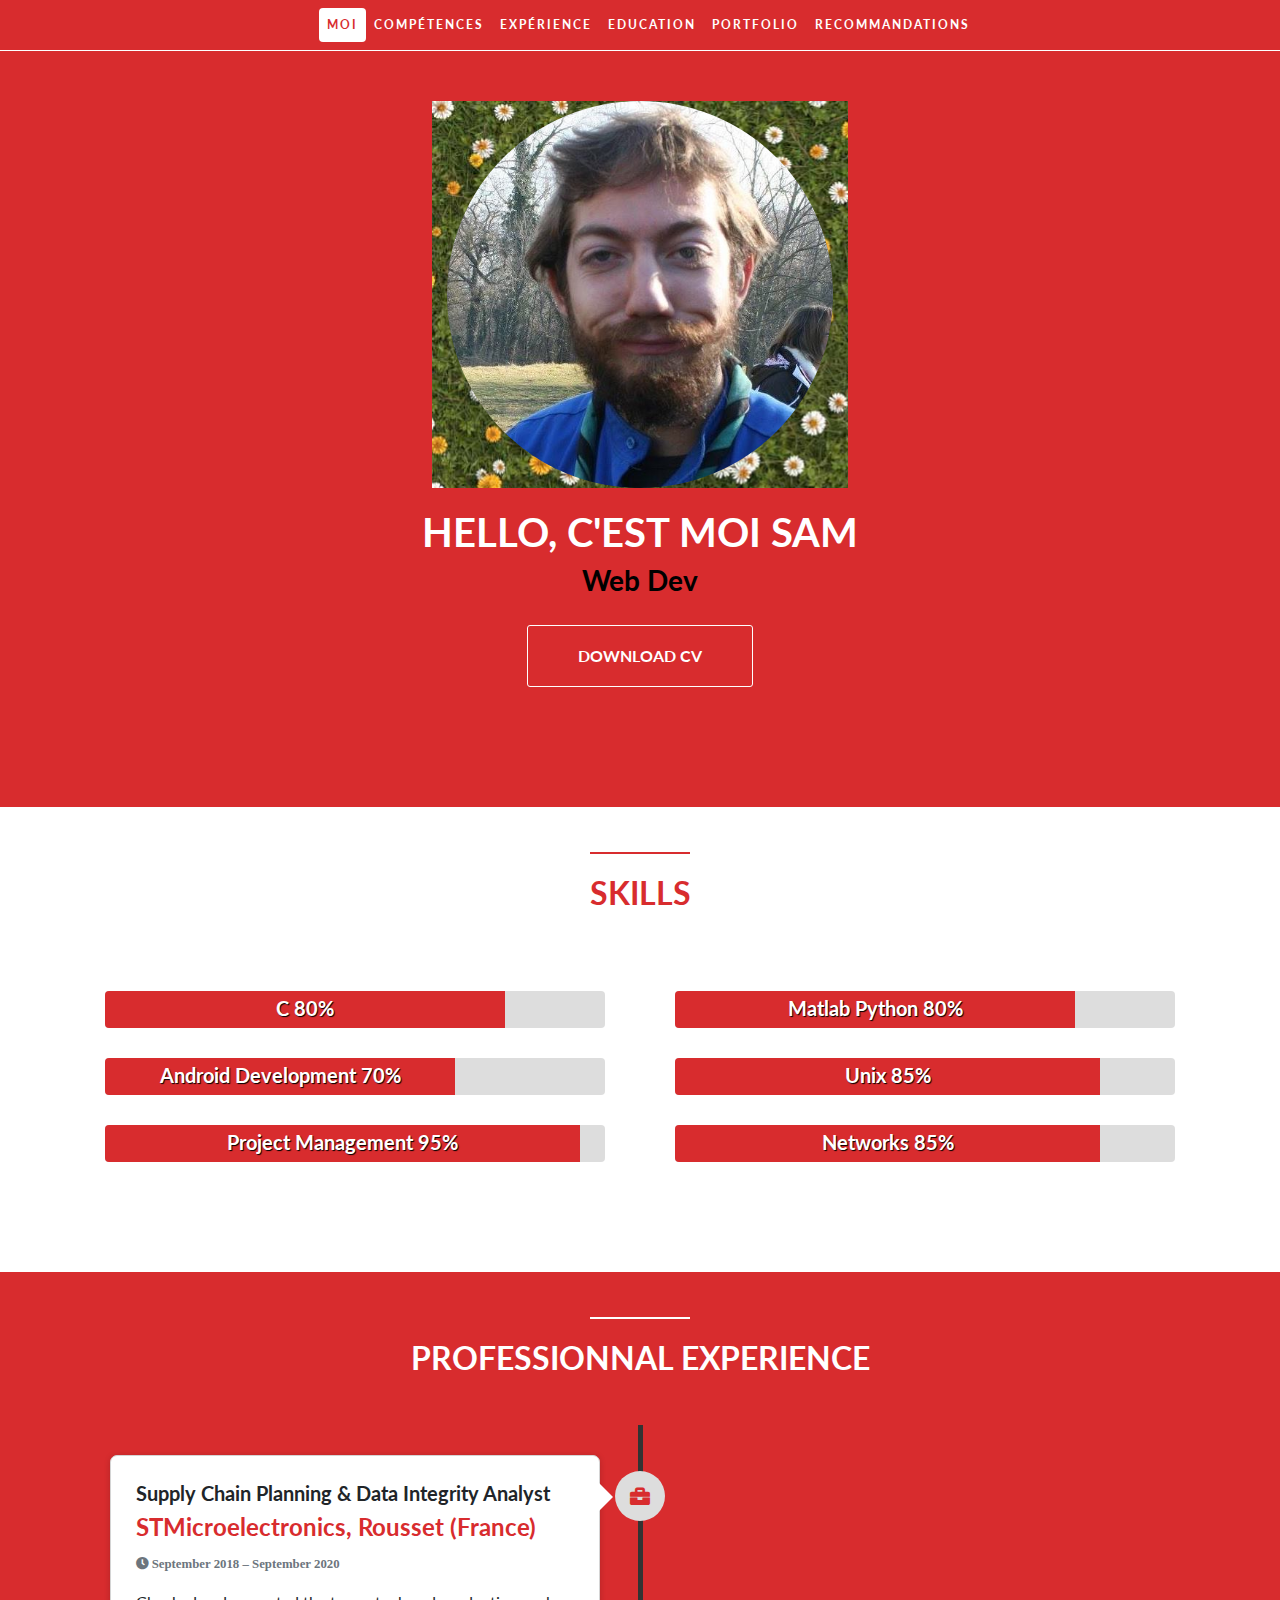
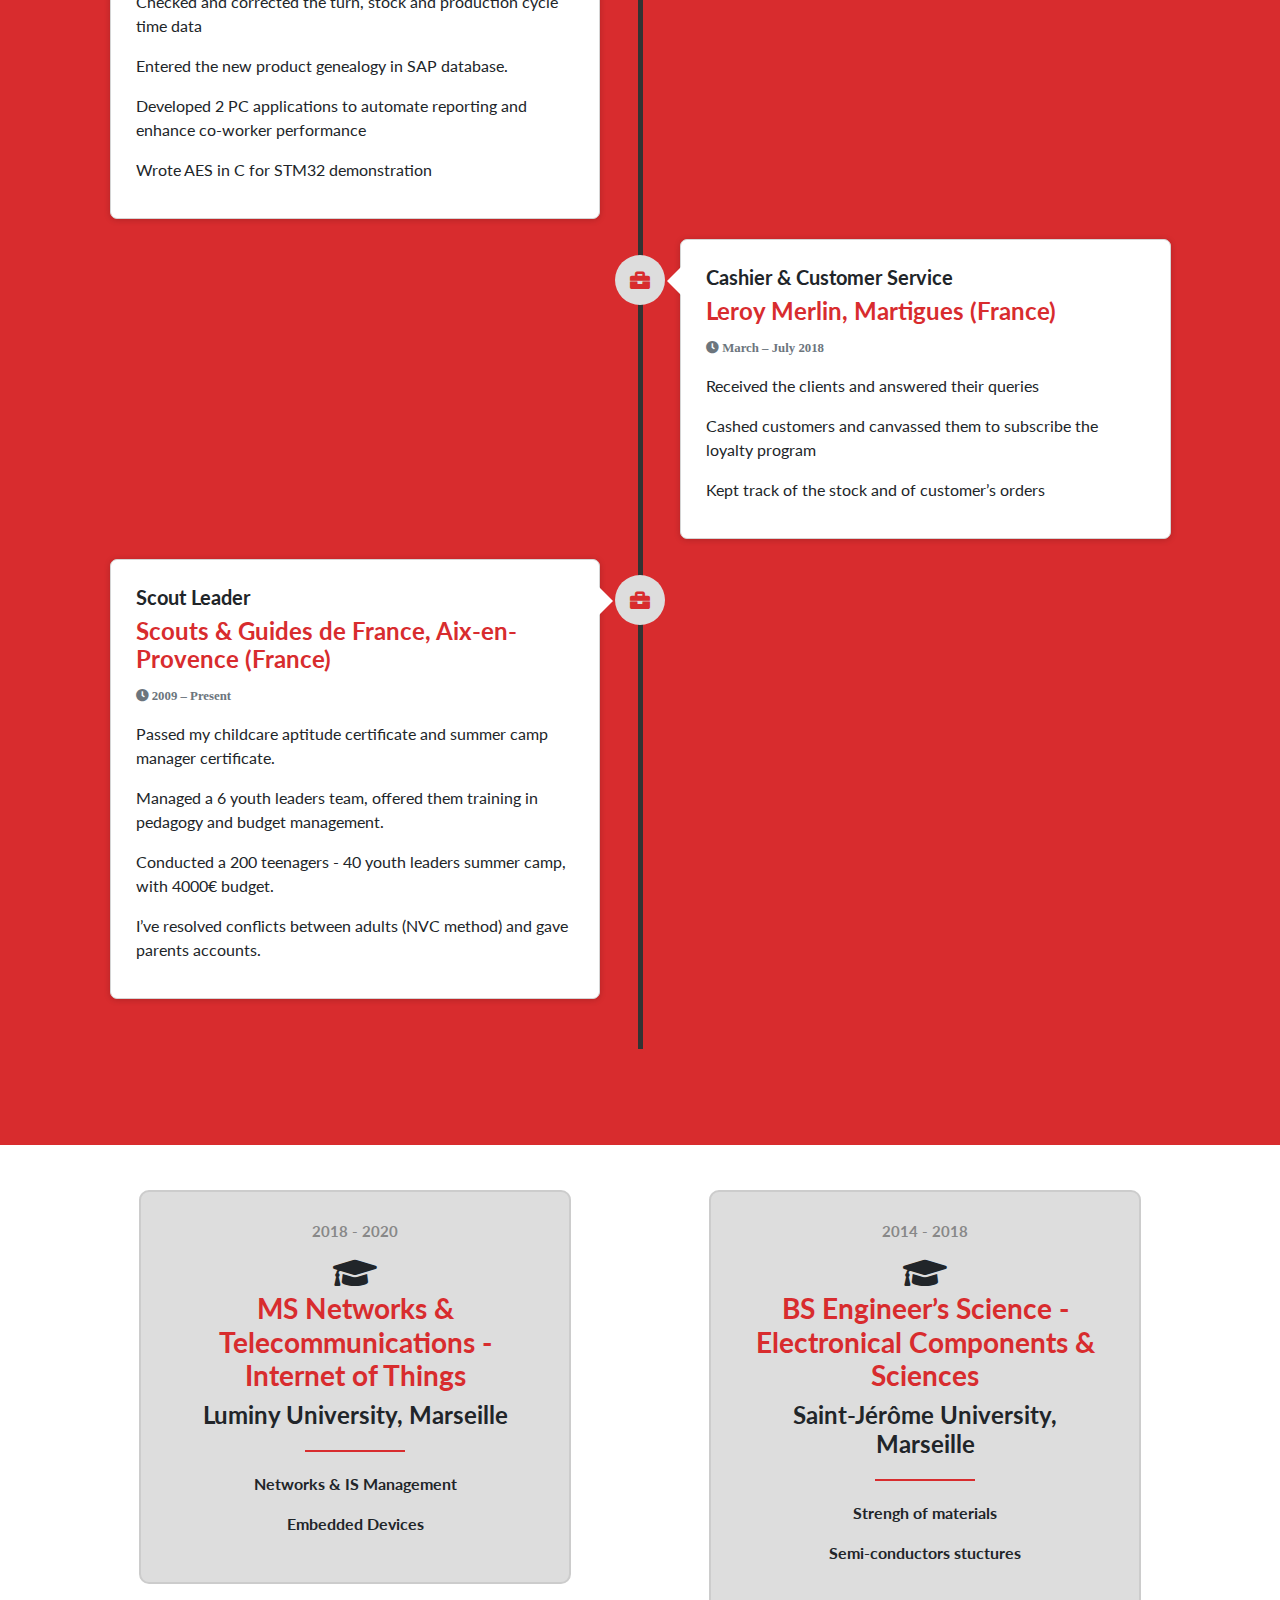
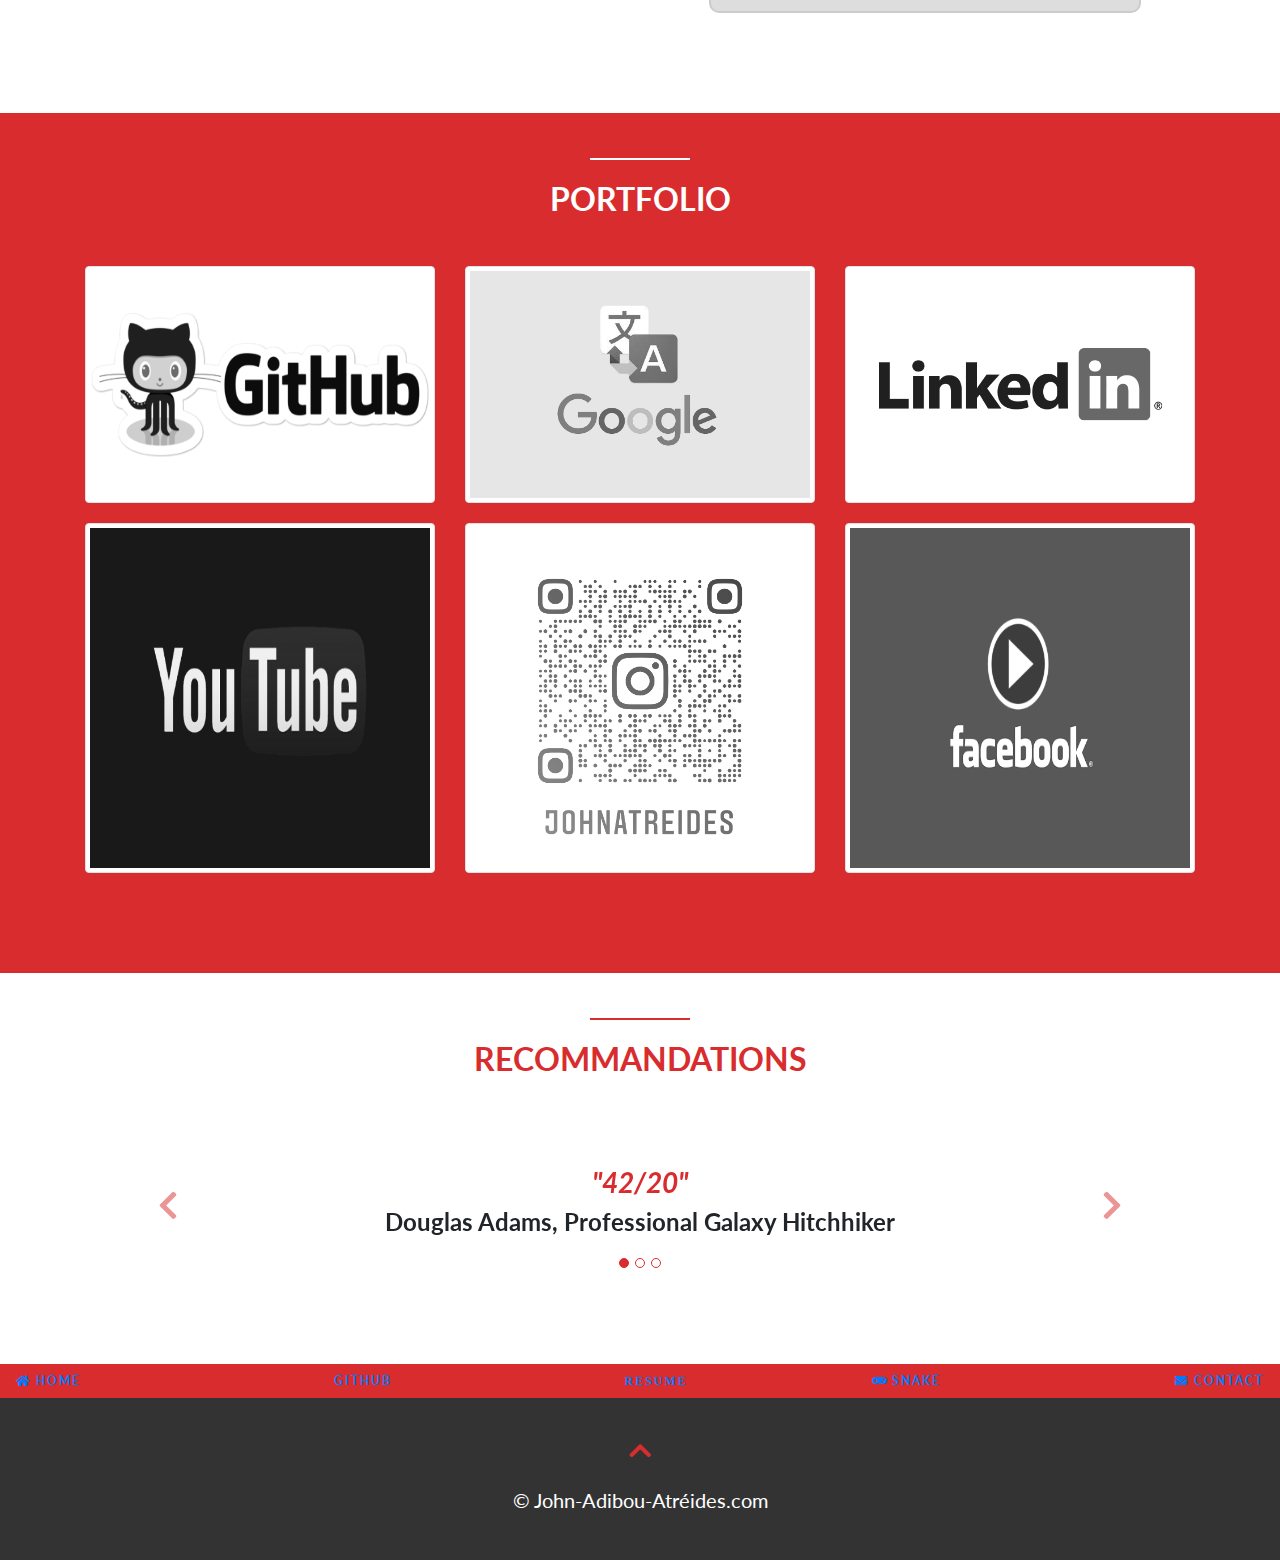
==== CV/cv.html @ 471efde3 "CV added, portofolio updated" ====
<!DOCTYPE html>
<html>

<head>
    <title>CV S.C.</title>
    <meta charset="utf-8" />
    <meta name="viewport" content="width=device-width, initial-scale=1">
    <link rel="stylesheet" href="https://stackpath.bootstrapcdn.com/bootstrap/4.1.3/css/bootstrap.min.css">

    <link rel="stylesheet" href="https://use.fontawesome.com/releases/v5.7.0/css/all.css">

    <link rel="icon" href="images/025-notification.png">

    <script src="https://ajax.googleapis.com/ajax/libs/jquery/3.5.1/jquery.min.js"></script>
    <script src="https://stackpath.bootstrapcdn.com/bootstrap/4.1.3/js/bootstrap.min.js"></script>
    <link href="https://fonts.googleapis.com/css2?family=Lato" rel="stylesheet">
    <link rel="stylesheet" href="css/style.css">
    <script src="js/script.js"></script>
</head>
    
<body data-spy="scroll" data-target=".navbar" data-offset="60">

    <nav class="navbar navbar-expand-md navbar-dark sticky-top">
        <a class="navbar-brand" href="#"></a>

        <button class="navbar-toggler" type="button" data-toggle="collapse" data-target="#myNavbar">
                <i class="fas fa-bars fa-lg"></i>
        </button>
        
        <div class="collapse navbar-collapse justify-content-center" id="myNavbar">
            <ul class="nav nav-pills navbar-nav">
                <li class="nav-item"><a class="nav-link" href="#about">Moi</a></li>
                <li class="nav-item"><a class="nav-link" href="#skills">Compétences</a></li>
                <li class="nav-item"><a class="nav-link" href="#experience">Expérience</a></li>
                <li class="nav-item"><a class="nav-link" href="#education">Education</a></li>
                <li class="nav-item"><a class="nav-link" href="#portfolio">Portfolio</a></li>
                <li class="nav-item"><a class="nav-link" href="#recommandations">Recommandations</a></li>
            </ul>
        </div>
    </nav>
    
    <section id="about" class="container-fluid">
        <div class="col-xs-8 col-md-4 profile-picture" style="background-image: url(images/grassBg.jpg)">
            <img src="images/profilPic.jpg" alt="photo de profil" class="rounded-circle">
        </div>
        <div class="heading">
            <h1>Hello, c'est moi Sam</h1>
            <h3>Web Dev</h3>
            <a href="docs/CV_SC_Python_Dev.pdf" class="buttonDl" download>Download CV</a>
        </div>
    </section>

    <section id="skills">
        <div class="red-divider"></div>
        <div class="heading">
            <h2>Skills</h2>
        </div>
        <div class="container">
            <div class="row">
                <div class="col-md-6">
                    <div class="progress">
                        <div class="progress-bar" role="progressbar" aria-valuenow="80" aria-valuemin="0" aria-valuemax="100" style="width: 80%">
                            <h5>C 80%</h5>
                        </div>
                    </div>
                    <div class="progress">
                        <div class="progress-bar" role="progressbar" aria-valuenow="70" aria-valuemin="0" aria-valuemax="100" style="width: 70%">
                            <h5>Android Development 70%</h5>
                        </div>
                    </div>
                    <div class="progress">
                        <div class="progress-bar" role="progressbar" aria-valuenow="95" aria-valuemin="0" aria-valuemax="100" style="width: 95%">
                            <h5>Project Management 95%</h5>
                        </div>
                    </div>
                </div>

                <div class="col-md-6">
                    <div class="progress">
                        <div class="progress-bar" role="progressbar" aria-valuenow="80" aria-valuemin="0" aria-valuemax="100" style="width: 80%">
                            <h5>Matlab Python 80%</h5>
                        </div>

                    </div>
                    <div class="progress">
                        <div class="progress-bar" role="progressbar" aria-valuenow="85" aria-valuemin="0" aria-valuemax="100" style="width: 85%">
                            <h5>Unix 85%</h5>
                        </div>
                    </div>
                    <div class="progress">
                        <div class="progress-bar" role="progressbar" aria-valuenow="85" aria-valuemin="0" aria-valuemax="100" style="width: 85%">
                            <h5>Networks 85%</h5>
                        </div>
                    </div>
                </div>
            </div>
        </div>
    </section>

    <section id="experience">
        <div class="container">
            <div class="white-divider"></div>
            <div class="heading">
                <h2>Professionnal Experience</h2>
            </div>
            <ul class="timeline">
                <li>
                    <div class="timeline-badge"><span class="fas fa-briefcase"></span></div>
                    <div class="timeline-panel-container">
                        <div class="timeline-panel">
                            <div class="timeline-heading">
                                <h3>Supply Chain Planning & Data Integrity Analyst</h3>
                                <h4>STMicroelectronics, Rousset (France)</h4>
                                <p class="text-muted"><small class="fas fa-clock"> September 2018 – September 2020</small></p>
                            </div>
                            <div class="timeline-body">
                                <p>Checked and corrected the turn, stock and production cycle time data</p>
                                <p>Entered the new product genealogy in SAP database.</p>
                                <p>Developed 2 PC applications to automate reporting and enhance co-worker performance</p>
                                <p>Wrote AES in C for STM32 demonstration</p>
                            </div>
                        </div>
                    </div>
                </li>
                <li>
                    <div class="timeline-badge"><span class="fas fa-briefcase"></span></div>
                    <div class="timeline-panel-container-inverted">
                        <div class="timeline-panel">
                            <div class="timeline-heading">
                                <h3>Cashier & Customer Service</h3>
                                <h4>Leroy Merlin, Martigues (France)</h4>
                                <p class="text-muted"><small class="fas fa-clock"> March – July 2018</small></p>
                            </div>
                            <div class="timeline-body">
                                <p>Received the clients and answered their queries</p>
                                <p>Cashed customers and canvassed them to subscribe the loyalty program</p>
                                <p>Kept track of the stock and of customer’s orders</p>
                            </div>
                        </div>
                    </div>
                </li>
                <li>
                    <div class="timeline-badge"><span class="fas fa-briefcase"></span></div>
                    <div class="timeline-panel-container">
                        <div class="timeline-panel">
                            <div class="timeline-heading">
                                <h3>Scout Leader</h3>
                                <h4>Scouts & Guides de France, Aix-en-Provence (France)</h4>
                                <p class="text-muted"><small class="fas fa-clock"> 2009 – Present</small></p>
                            </div>
                            <div class="timeline-body">
                                <p>Passed my childcare aptitude certificate and summer camp manager certificate.</p>
                                <p>Managed a 6 youth leaders team, offered them training in pedagogy and budget management.</p>
                                <p>Conducted a 200 teenagers - 40 youth leaders summer camp, with 4000€ budget.</p>
                                <p>I’ve resolved conflicts between adults (NVC method) and gave parents accounts.</p>
                            </div>
                        </div>
                    </div>
                </li>
            </ul>
        </div>
    </section>

    <section id="education">
        <div class="container">
            <div class="row">

                <div class="col-sm-6">
                    <div class="education-block">
                        <h5>2018 - 2020</h5>
                        <span class="fas fa-graduation-cap"></span>
                        <h3>MS Networks & Telecommunications - Internet of Things</h3>
                        <h4>Luminy University, Marseille</h4>
                        <div class="red-divider"></div>
                        <p>Networks & IS Management</p>
                        <p>Embedded Devices</p>
                    </div>
                </div>

                <div class="col-sm-6">
                    <div class="education-block">
                        <h5>2014 - 2018</h5>
                        <span class="fas fa-graduation-cap"></span>
                        <h3>BS Engineer’s Science - Electronical Components & Sciences</h3>
                        <h4>Saint-Jérôme University, Marseille</h4>
                        <div class="red-divider"></div>
                        <p>Strengh of materials</p>
                        <p>Semi-conductors stuctures</p>
                    </div>
                </div>
            </div>
        </div>
    </section>

    <section id="portfolio">
        <div class="container">
            <div class="white-divider"></div>
            <div class="heading">
                <h2>Portfolio</h2>
            </div>

            <div class="row">
                <div class="col-md-4">
                    <a href="https://github.com/JohnAtreides" target="_blank">
                        <img id="githubLogo" class="img-thumbnail" src="images/github_logo.png" alt="github logo">
                    </a>
                </div>

                <div class="col-md-4">
                    <a href="https://translate.google.com/" target="_blank">
                        <img class="img-thumbnail" src="images/google_translate.png" alt="google translate">
                    </a>
                </div>
                <div class="col-md-4">
                    <a href="https://www.linkedin.com/in/samuel-cases-a66b74106/" target="_blank">
                        <img class="img-thumbnail" src="images/linkedIn_logo.png" alt="twitter video">
                    </a>
                </div>
            </div>

            <div class="row">
                <div class="col-md-4">
                    <a href="https://www.youtube.com/watch?v=vJaBf7TP45U&ab_channel=SamsinseLantier" target="_blank">
                        <img class="img-thumbnail" src="images/youtube.png" alt="youtube">
                    </a>
                </div>
                <div class="col-md-4">
                    <a href="https://www.instagram.com/johnatreides/" target="_blank">
                        <img class="img-thumbnail" src="images/johnatreides_nametag.png" alt="twitter retweet">
                    </a>
                </div>
                <div class="col-md-4">
                    <a href="http://www.facebook.com" target="_blank">
                        <img class="img-thumbnail" src="images/facebook_video.png" alt="facebook video">
                    </a>
                </div>
            </div>
        </div>
    </section>

    <section id="recommandations">
        <div class="container">
            <div class="red-divider"></div>
            <div class="heading">
                <h2>Recommandations</h2>
            </div>
            <div id="myCarousel" class="carousel slide text-center" data-ride="carousel">
                <ol class="carousel-indicators">
                    <li data-target="#myCarousel" data-slide-to="0" class="active"></li>
                    <li data-target="#myCarousel" data-slide-to="1"></li>
                    <li data-target="#myCarousel" data-slide-to="2"></li>
                </ol>

                <div class="carousel-inner" role="listbox">
                    <div class="carousel-item active">
                        <h3>"42/20"</h3>
                        <h4>Douglas Adams, Professional Galaxy Hitchhiker</h4>
                    </div>
                    <div class="carousel-item">
                        <h3>"L'esprit le plus créatif que j'ai vu de toute ma vie..."</h3>
                        <h4>Jack Dorsey, Twitter Founder and CEO</h4>
                    </div>
                    <div class="carousel-item">
                        <h3>"Merci Sam de m'avoir appris à coder... Tout ça c'est grâce à toi!"</h3>
                        <h4>Alan Turing, Feu-Kyoueni-Gma Founder and CEO</h4>
                    </div>
                </div>

                <a class="carousel-control-prev" href="#myCarousel" data-slide="prev" role="button">
                    <span class="fas fa-chevron-left fa-2x"></span>
                </a>
                <a class="carousel-control-next" href="#myCarousel" data-slide="next" role="button">
                    <span class="fas fa-chevron-right fa-2x"></span>
                </a>
            </div>
        </div>
    </section>




    <div id="nb2" class="navbar">
        <a class="active" href="../index.html"><i class="fa fa-fw fa-home"></i> Home</a>
        <a href="https://github.com/JohnAtreides"><i class="fa fa-fw fa-github"></i> GitHub</a>
        <a href="CV/cv.html"><i class="fa fa-fw fa-id-card-o"> Resume</i>
        <a href="snake.html"><i class="fa fa-fw fa-gamepad"></i> Snake</a>
        <a href="mailto:wie.gilbert.grape@gmail.com"><i class="fa fa-fw fa-envelope"></i> Contact</a>
    </div>
    
    <footer class="text-center">
        <a href="#about">
            <span class="fas fa-chevron-up"></span>
        </a>
        <h5>© John-Adibou-Atréides.com</h5>
    </footer>
    
</body>
</html>
---- CV/css/style.css ----
/* GENERAL */
body {
    font-family: 'Lato', sans-serif;
}

h1,h2,h3,h4,h5,h6 {
    font-weight: bold;
}

ul, ol {
    list-style: none;
}

img {
    max-width: 100%;
    height: auto;
}

section {
    padding: 45px 0 80px 0;
}

section .heading {
    text-align: center;
    padding-bottom: 40px;
}

section .heading h2{
    text-transform: uppercase;
}

.red-divider {
    width: 100px;
    height: 2px;
    background: #d82c2e;
    margin: 0 auto 20px;
}

.white-divider {
    width: 100px;
    height: 2px;
    background: #fff;
    margin: 0 auto 20px;
}

/* MENU */
.navbar {
    background-color: #d82c2e;
    font-size: 12px;
    border-bottom: 1px solid #fff;
    letter-spacing: 2px;
    text-transform: uppercase;
    font-weight: bold;
}
.nav-pills .nav-link {
    color: #fff !important;
    text-align: right;
}
.nav-pills .nav-link.active,  .nav-pills .nav-link:hover {
    color: #d82c2e !important;
    background-color: #fff !important;
}
.navbar-toggler {
    color: #fff !important;
    border-style: none;
}


/* ABOUT */
#about {
    padding-top: 50px;
    background: #d82c2e;
}

.profile-picture {
    /*background-image: url(images/grassBg.jpg);
    background-size: auto 1000px;*/
    text-align: center;
    margin: 0 auto;
    float: none;
}

#about .heading h1 {
    color: #fff;
    text-transform: uppercase;
    margin-top: 20px;
}

#about .heading h3 {
    color: #000;
}

.buttonDl{
    font-weight: bold;
    text-transform: uppercase;
    color: white;
    border: 1px solid white;
    display: inline-block;
    margin-top: 20px;
    padding: 18px 50px;
    border-radius: 3px;
    transition: all 0.2s ease-in 0s;
}

.buttonDl:hover {
    background: white;
    color: #d82c2e;
    text-decoration: none;
}

/* SKILLS */
#skills {
    background: #fff;
}

#skills .heading h2 {
    color: #d82c2e;
}

#skills .progress {
    height: auto;
    margin: 30px 20px;
    background: #ddd;
}

#skills .progress-bar {
    background: #d82c2e;
}

#skills .progress h5 {
    margin-top: 5px;
    text-shadow: 1px 1px 1px #000;
}

/* EXPERIENCE */
#experience {
    background: #d82c2e;
}

#experience .heading h2 {
    color: #fff;   
}

.timeline {
    padding: 30px 10px;
    position: relative;
}

.timeline:before {
    top: 0;
    bottom: 0;
    position: absolute;
    content: " ";
    width: 5px;
    background-color: #333;
    left: 50%;
    margin-left: -2.5px;
}


.timeline > li {
    margin-bottom: 20px;
    position: relative;
}

.timeline > li:after {
    clear: both;
}

.timeline >li:before, .timeline > li:after {
    content: " ";
    display: table;
}

.timeline li .timeline-badge {
    color: #d82c2e;
    width: 50px;
    line-height: 50px;
    font-size: 20px;
    text-align: center;
    position: absolute;
    top: 16px;
    left: 50%;
    margin-left: -25px;
    background-color: #ddd;
    border-radius: 50%;
}

.timeline-panel-container {
    width: 50%;
    float: left;
}

.timeline-panel-container-inverted {
    width: 50%;
    float: right;
}

.timeline-panel {
    width: 90%;
    float: right;
    margin-right: 40px;
    border: 1px solid #d4d4d4;
    border-radius: 7px;
    padding: 20px 25px;
    position: relative;
    box-shadow: 0 1px 6px rgba(0, 0, 0, 0.175);
    background: #fff;
}

.timeline-panel-container-inverted .timeline-panel {
    float: left;
    margin-left: 40px;
}

.timeline-panel:after {
    position: absolute;
    top: 27px;
    right: -14px;
    display: inline-block;
    border-top: 14px solid transparent;
    border-left: 14px solid #fff;
    border-right: 0 solid #fff;
    border-bottom: 14px solid transparent;
    content: " ";
}

.timeline-panel-container-inverted .timeline-panel:after {
    border-left-width: 0;
    border-right-width: 14px;
    left: -14px;
    right: auto;
}

.timeline-heading h3 {
    margin-top: 5px;
    font-size: 20px;
}

.timeline-heading h4 {
    color: #d82c2e;
}

/* EDUCATION */
#education {
    background: #fff;
}

#education .heading h2 {
    color: #d82c2e;
}

.education-block {
    width: 80%;
    margin: 0 auto;
    text-align: center;
    padding: 30px;
    background: #ddd;
    border-radius: 10px;
    border: 2px solid #ccc;
    margin-bottom: 20px;
}

.education-block h5 {
    color: #888;
    font-size: 15px;
    margin-bottom: 15px;
}

.education-block .fas {
    font-size: 35px;
}

.education-block h3 {
    color: #d82c2e;
}

.education-block h4 {
    margin-bottom: 20px;
}

.education-block p {
    font-weight: bold;
}

.education-block .red-divider {
    margin-bottom: 20px;
}

/* PORTFOLIO */
#portfolio {
    background: #d82c2e;
}
#portfolio .heading h2 {
    color: #fff;
}
#portfolio img {
    width: 100%;
    height: 100%;
    filter: grayscale(100%);
    -webkit-filter: grayscale(100%); /*(pour chrome)*/
}
#portfolio img:hover {
     filter: none;
    -webkit-filter: none; 
}
#portfolio .col-md-4 {
    margin-bottom: 20px;
}

#githubLogo {
    padding: 45px 5px;
}

/* RECOMMANDATIONS */
#recommandations {
    background: #fff;
}
#recommandations .heading h2 {
    color: #d82c2e;
}
.fas.fa-chevron-left, .fas.fa-chevron-right {
    background-image: none;
    color: #d82c2e;
}
.carousel-indicators {
    bottom: 0px;
}
.carousel-indicators li {
    width: 10px;
    height: 10px;
    border-radius: 100%;
    border: 1px solid #d82c2e;
}
.carousel-indicators li.active {
    background-color: #d82c2e;
}
#myCarousel .carousel-item {
    padding: 40px 30px;
}
#myCarousel .carousel-item h3 {
    color: #d82c2e;
    font-style: italic;
}

#nb2 {
    clear: both;
    color: #FFF;
    border: 0px;

}


/* FOOTER */
footer {
    background: #333;
    padding: 20px 0 40px;
}
footer .fas {
    font-size:  25px;
    margin: 20px;
    color: #d82c2e;
    height: 30px;
}
footer .fas:hover {
    font-size:  27px;
}
footer h5 {
    color: #fff;
    font-weight: normal;
}
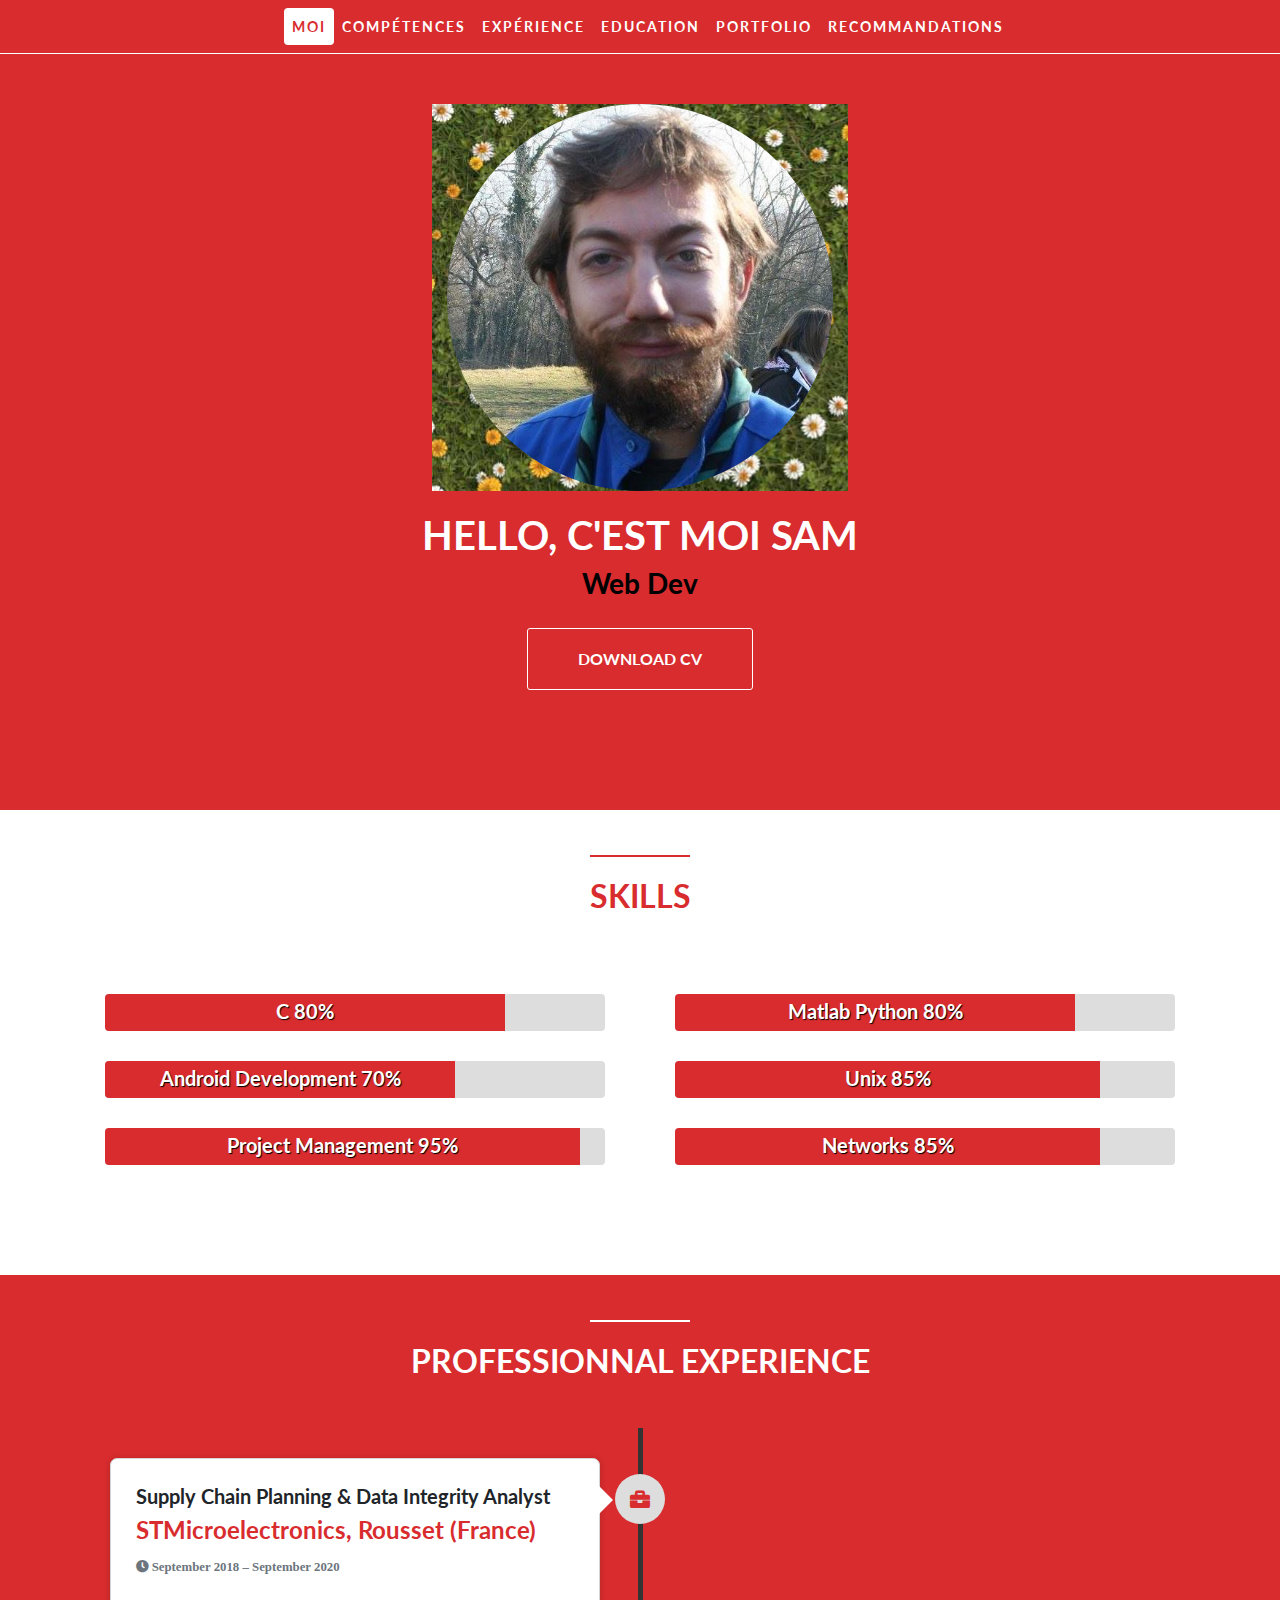
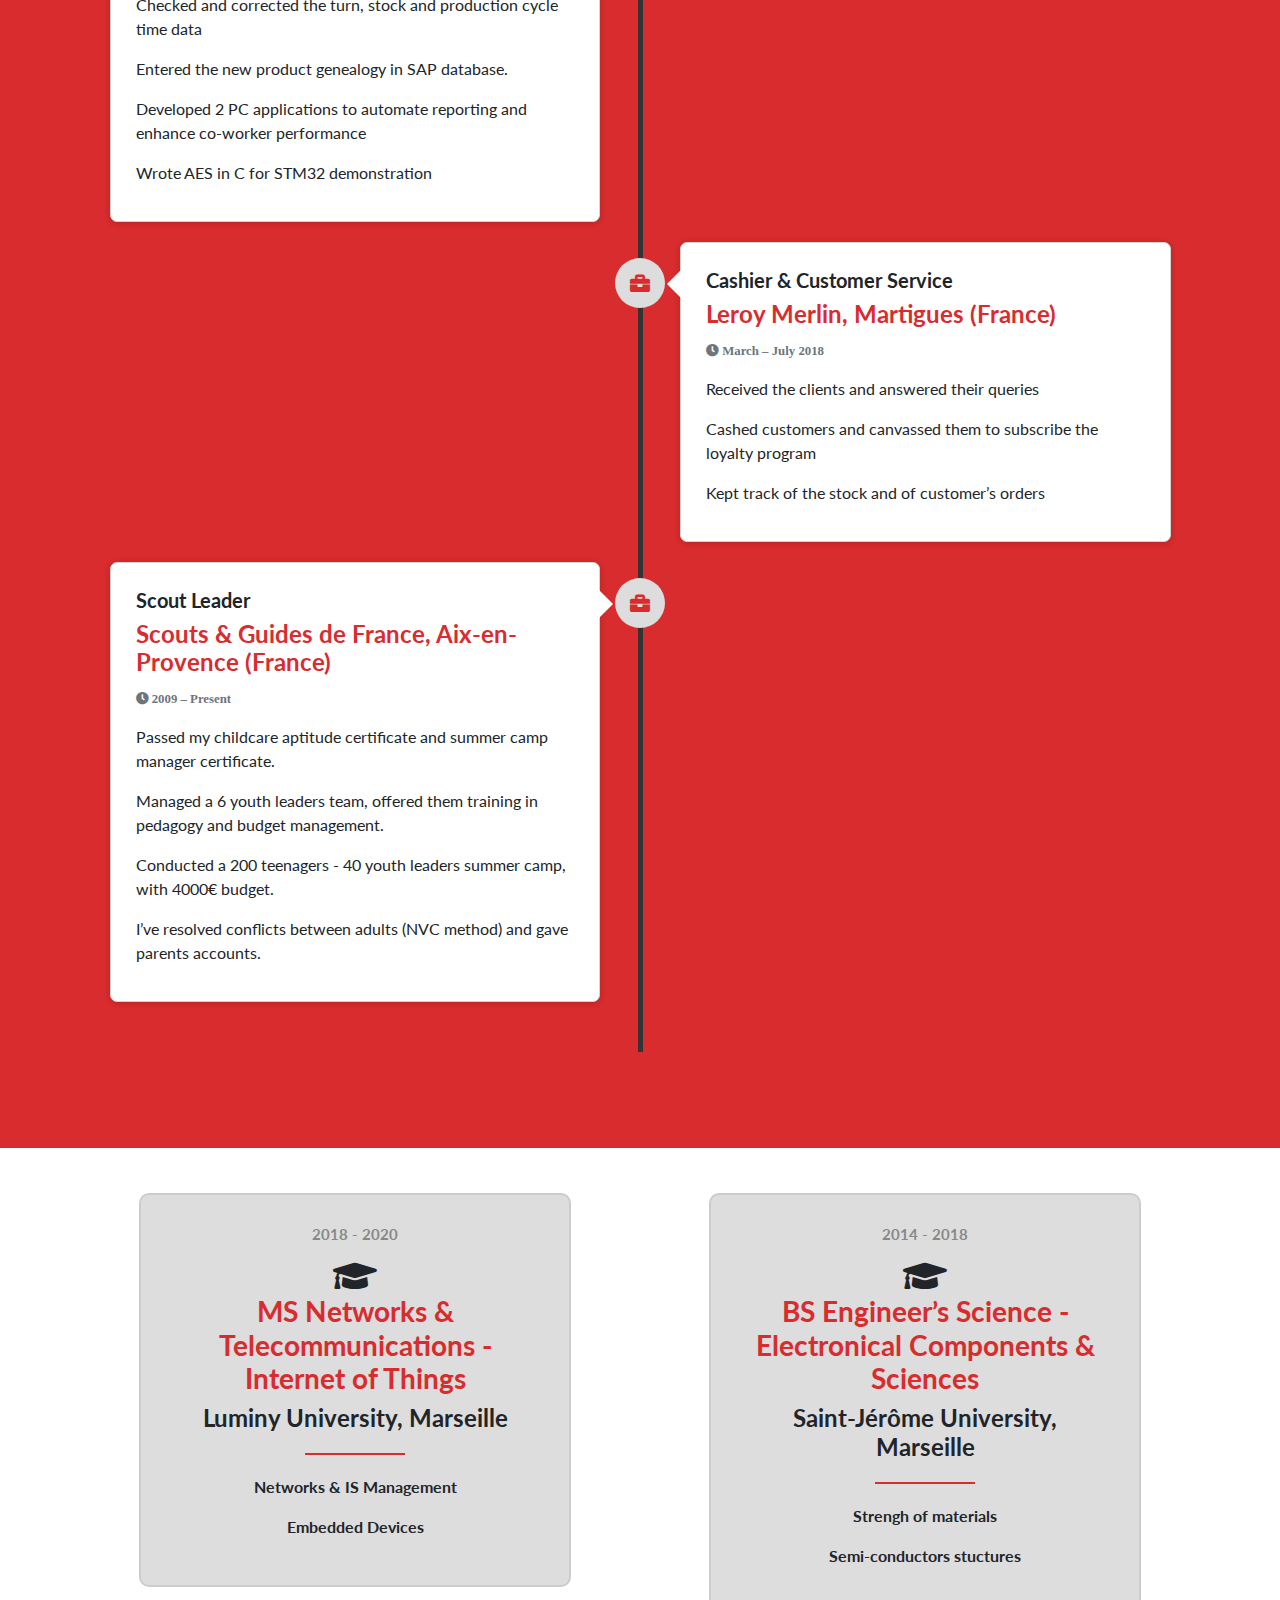
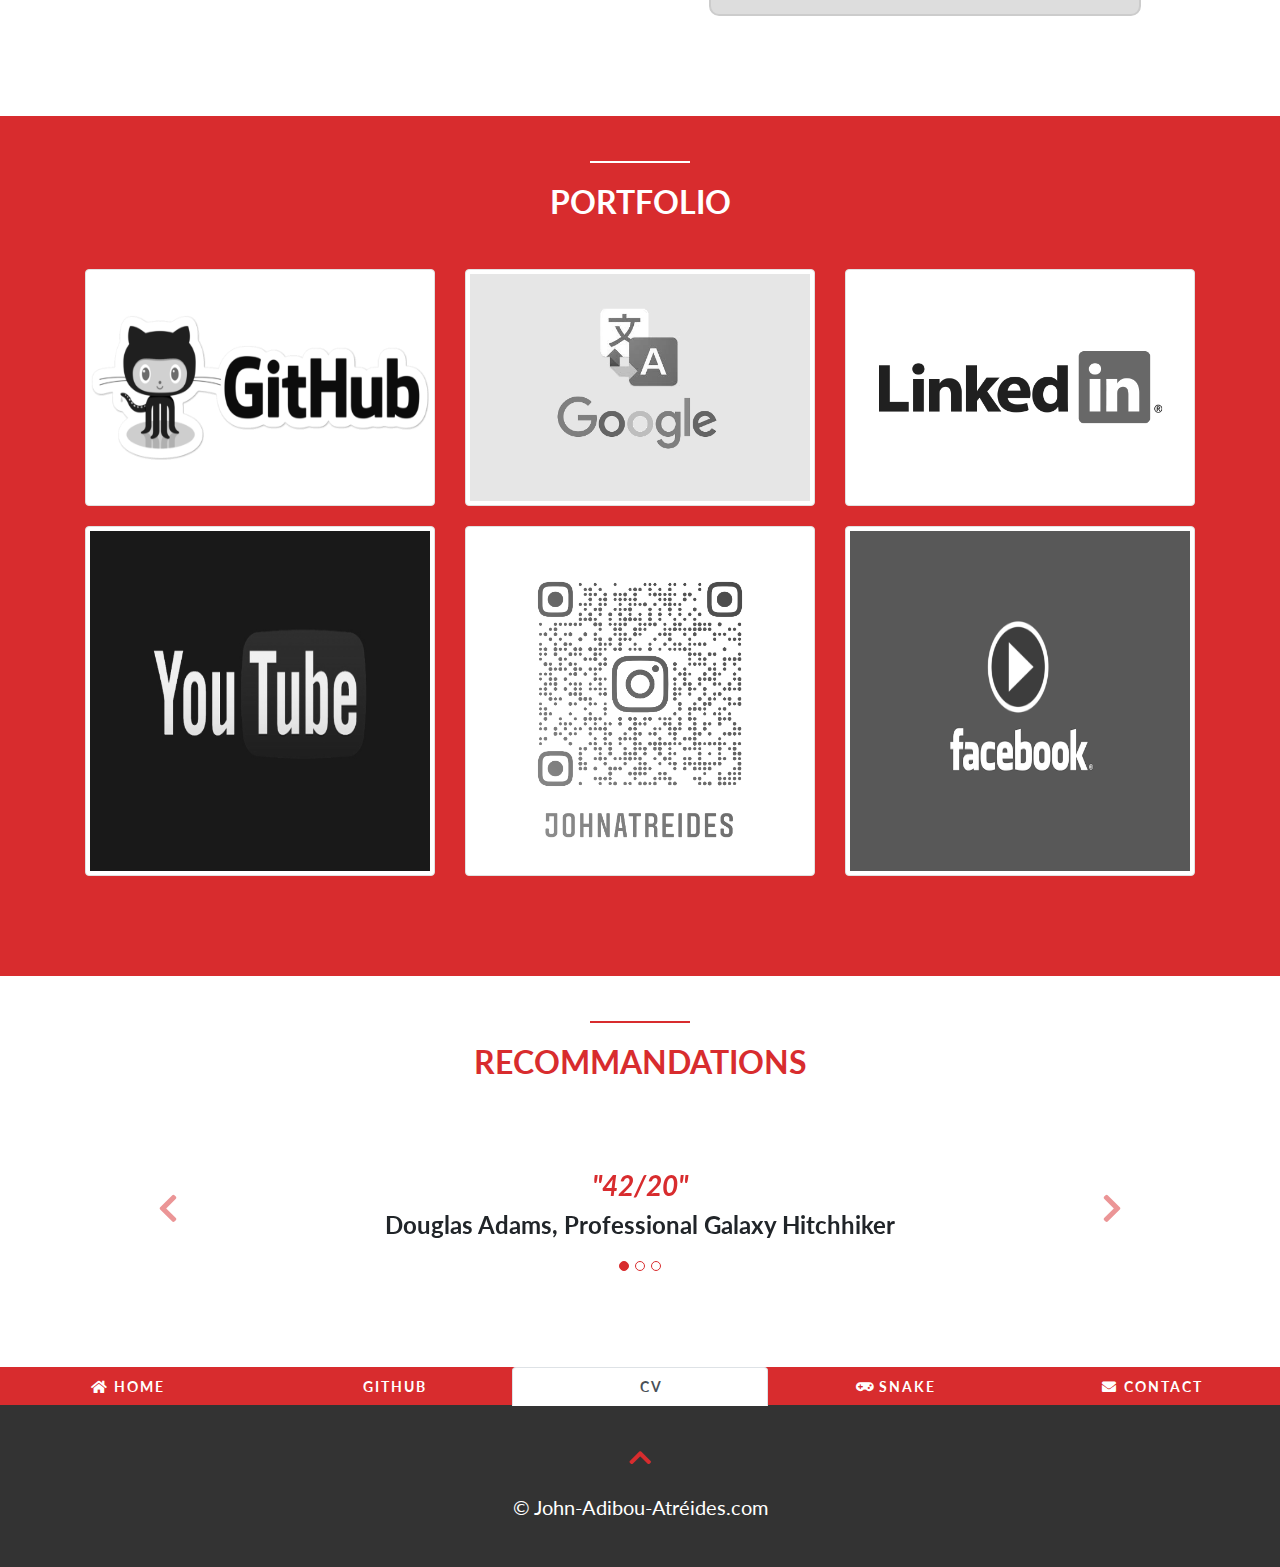
==== commit 3fb23655: "cv bottom navbar added" ====
--- a/CV/cv.html
+++ b/CV/cv.html
@@ -220,7 +220,7 @@
 
             <div class="row">
                 <div class="col-md-4">
-                    <a href="https://www.youtube.com/watch?v=vJaBf7TP45U&ab_channel=SamsinseLantier" target="_blank">
+                    <a href="https://www.youtube.com/watch?v=fqs3zuGv_B4&ab_channel=LeFossoyeurdeFilms" target="_blank">
                         <img class="img-thumbnail" src="images/youtube.png" alt="youtube">
                     </a>
                 </div>
@@ -257,12 +257,12 @@
                         <h4>Douglas Adams, Professional Galaxy Hitchhiker</h4>
                     </div>
                     <div class="carousel-item">
-                        <h3>"L'esprit le plus créatif que j'ai vu de toute ma vie..."</h3>
-                        <h4>Jack Dorsey, Twitter Founder and CEO</h4>
+                        <h3>"Sam a rejoint la colloc qu'on avait avec Klaus Kinski.., et il a survécu."</h3>
+                        <h4>Werner Herzog, Film Director, Screenwriter & Opera Director</h4>
                     </div>
                     <div class="carousel-item">
                         <h3>"Merci Sam de m'avoir appris à coder... Tout ça c'est grâce à toi!"</h3>
-                        <h4>Alan Turing, Feu-Kyoueni-Gma Founder and CEO</h4>
+                        <h4>Alan Turing, Feu-Kyouëni-Gma Founder and CEO</h4>
                     </div>
                 </div>
 
@@ -276,16 +276,23 @@
         </div>
     </section>
 
-
-
-
-    <div id="nb2" class="navbar">
-        <a class="active" href="../index.html"><i class="fa fa-fw fa-home"></i> Home</a>
-        <a href="https://github.com/JohnAtreides"><i class="fa fa-fw fa-github"></i> GitHub</a>
-        <a href="CV/cv.html"><i class="fa fa-fw fa-id-card-o"> Resume</i>
-        <a href="snake.html"><i class="fa fa-fw fa-gamepad"></i> Snake</a>
-        <a href="mailto:wie.gilbert.grape@gmail.com"><i class="fa fa-fw fa-envelope"></i> Contact</a>
-    </div>
+        <ul class="nav nav-tabs nav-justified">
+            <li class="nav-item">
+                <a class="nav-link" href="../index.html"><i class="fa fa-fw fa-home"></i> Home</a>
+            </li>
+            <li class="nav-item">
+                <a class="nav-link" href="https://github.com/JohnAtreides"><i class="fa fa-fw fa-github"></i> GitHub</a>
+            </li>
+            <li class="nav-item">
+                <a class="active nav-link" href="CV/cv.html"><i class="fa fa-fw fa-id-card-o"></i> CV</a>
+            </li>
+            <li class="nav-item">
+                <a class="nav-link" href="../snake.html"><i class="fa fa-fw fa-gamepad"></i> Snake</a>
+            </li>
+            <li class="nav-item">
+                <a class="nav-link" href="mailto:wie.gilbert.grape@gmail.com"><i class="fa fa-fw fa-envelope"></i> Contact</a>
+            </li>
+        </ul>
     
     <footer class="text-center">
         <a href="#about">
--- a/CV/css/style.css
+++ b/CV/css/style.css
@@ -43,7 +43,7 @@
     margin: 0 auto 20px;
 }
 
-/* MENU */
+/* NAVBAR TOP */
 .navbar {
     background-color: #d82c2e;
     font-size: 12px;
@@ -343,11 +343,25 @@
     font-style: italic;
 }
 
-#nb2 {
-    clear: both;
-    color: #FFF;
-    border: 0px;
-
+/* BOTTOM NAVBAR */
+.nav{
+    background-color: #d82c2e;
+    font-size: 14px;
+    letter-spacing: 2px;
+    text-transform: uppercase;
+    font-weight: bold;
+    border: none;
+}
+
+a.nav-link {
+    color: #fff;
+
+}
+
+
+.nav-tab .nav-link.active,  .nav-link .nav-link:hover {
+    color: #d82c2e !important;
+    background-color: #fff !important;
 }
 
 
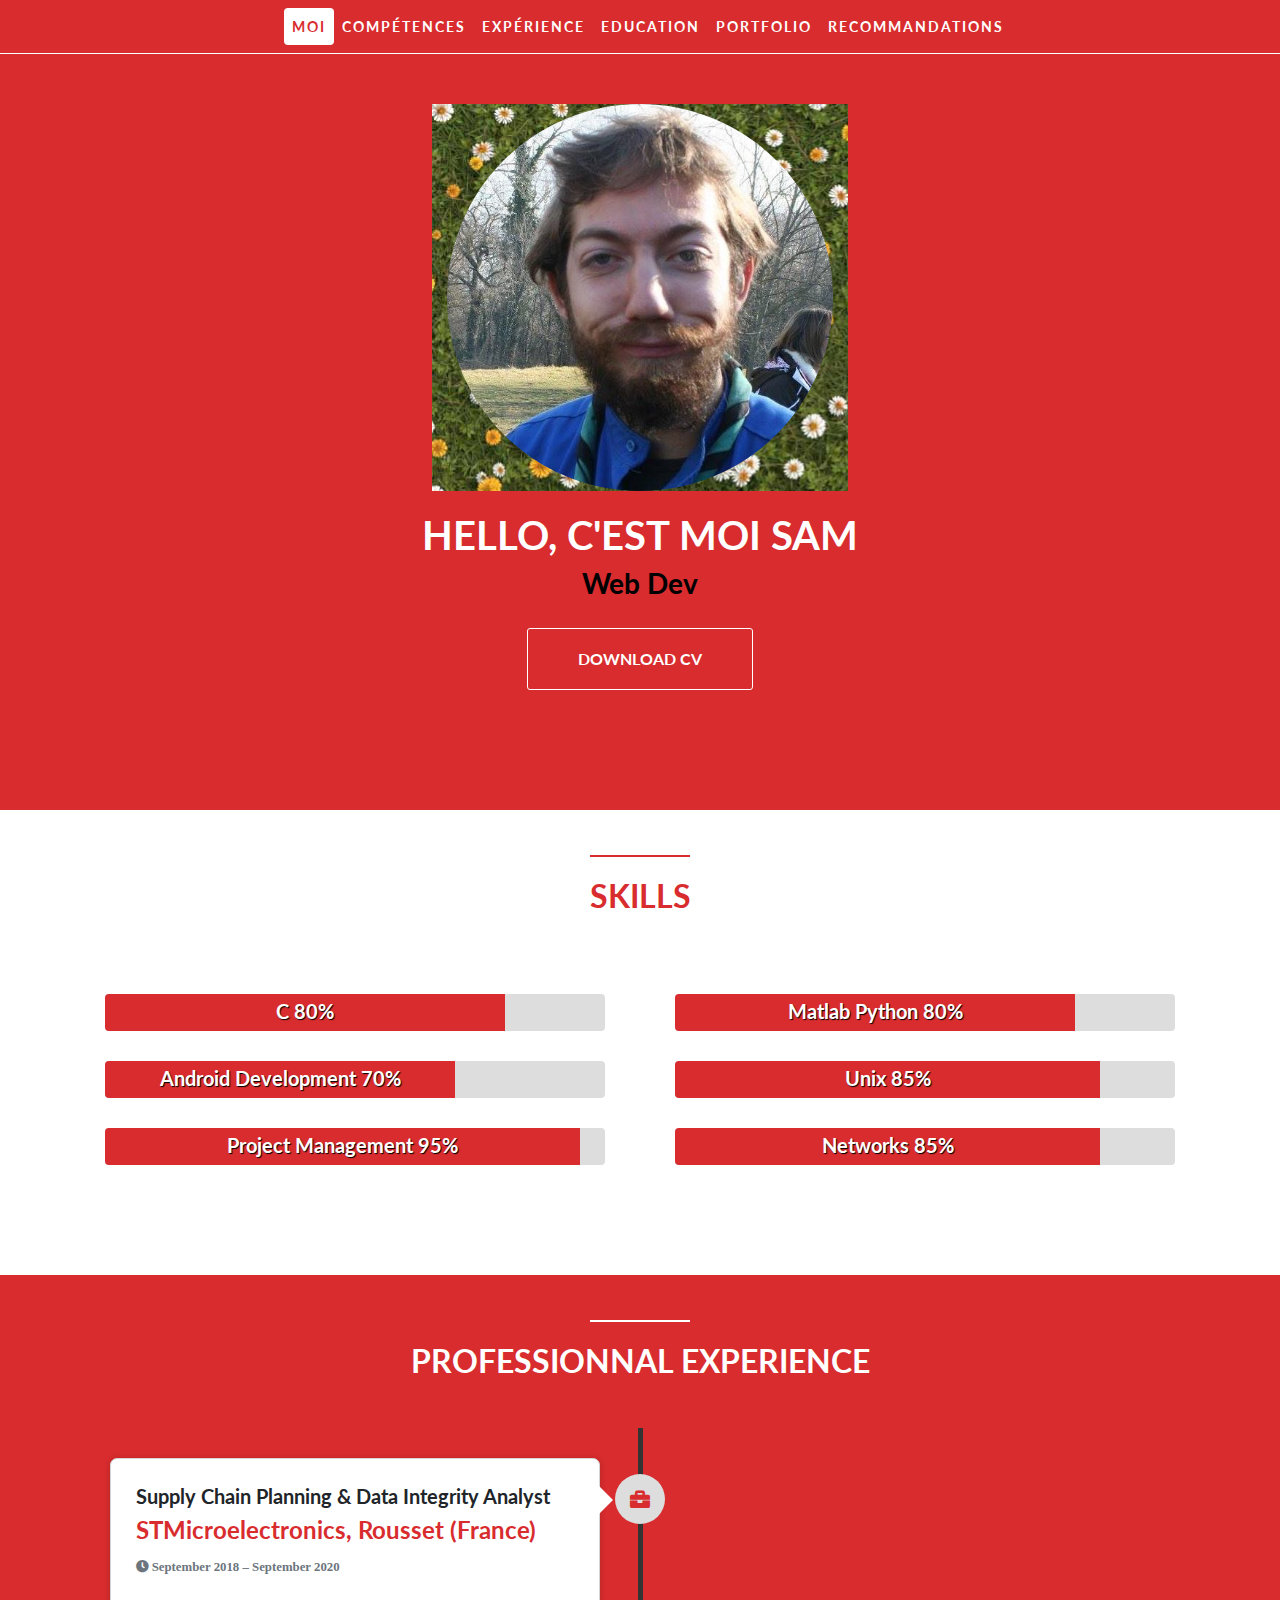
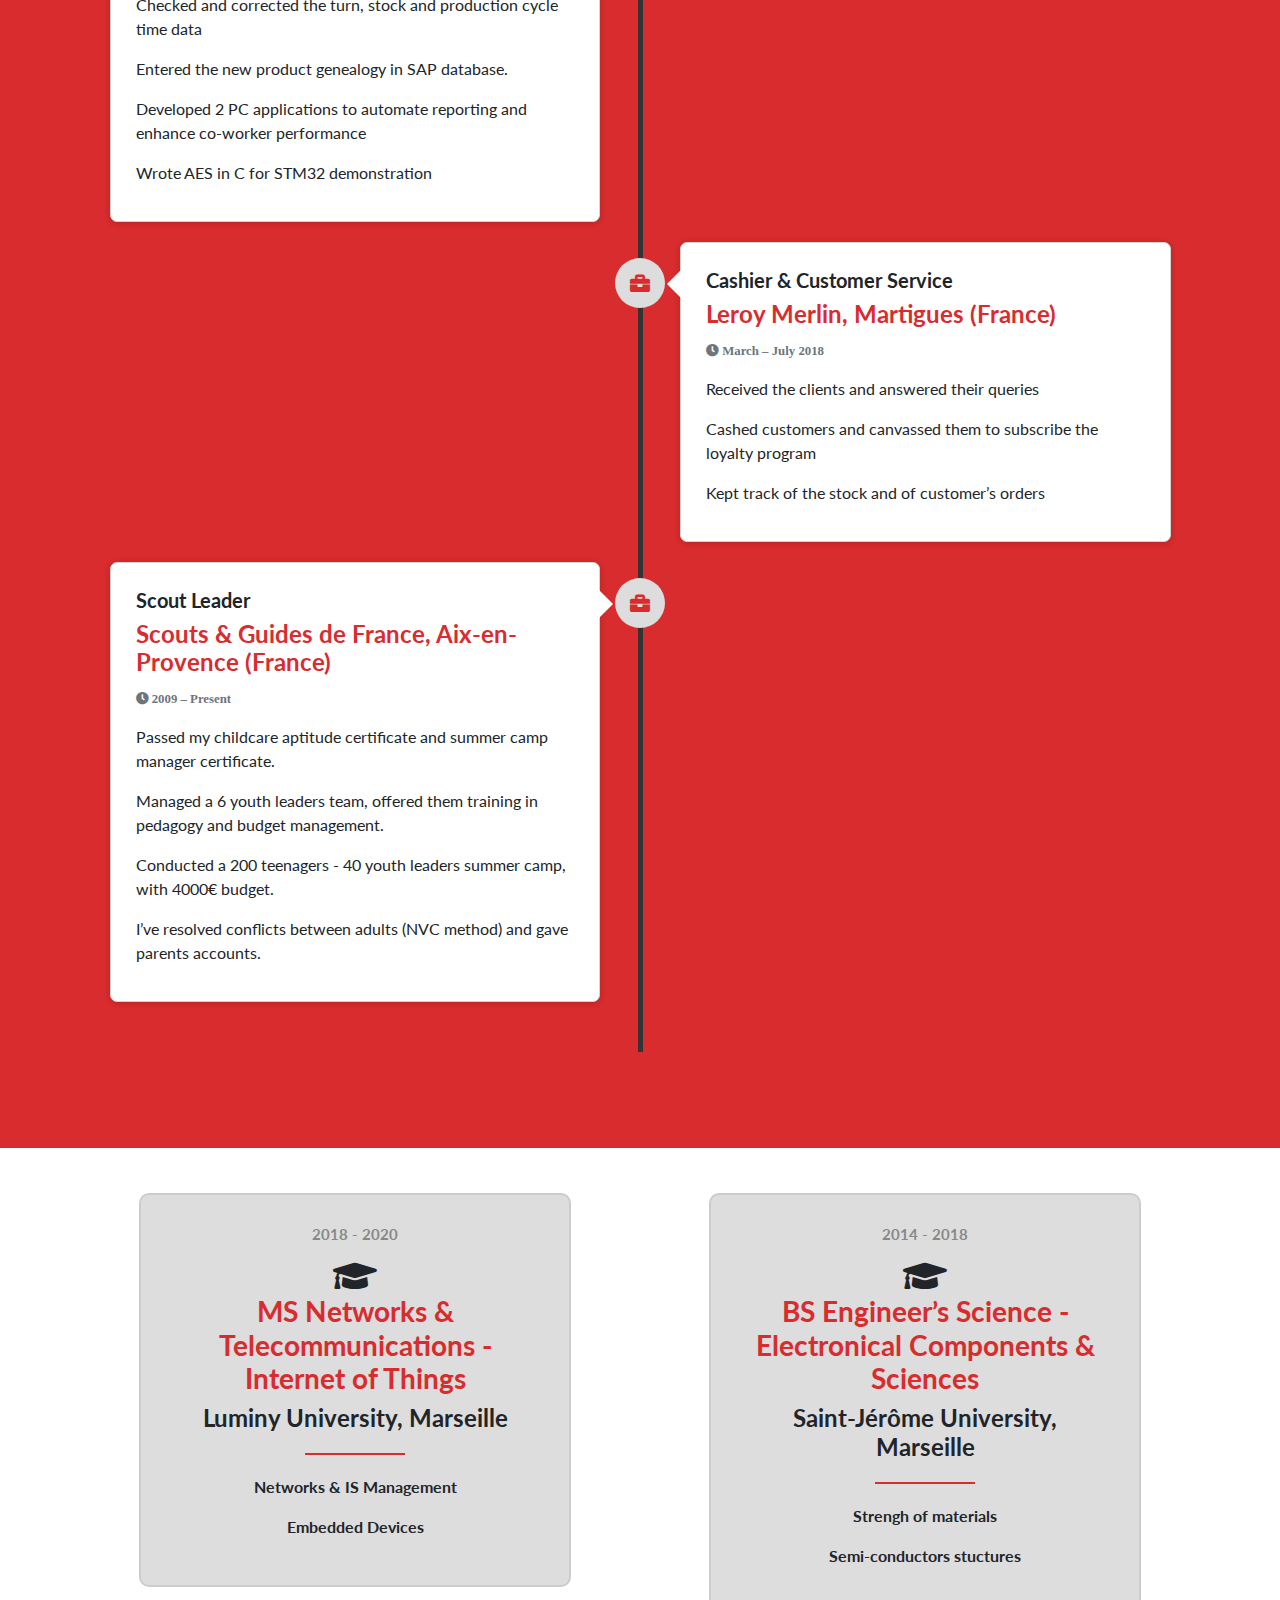
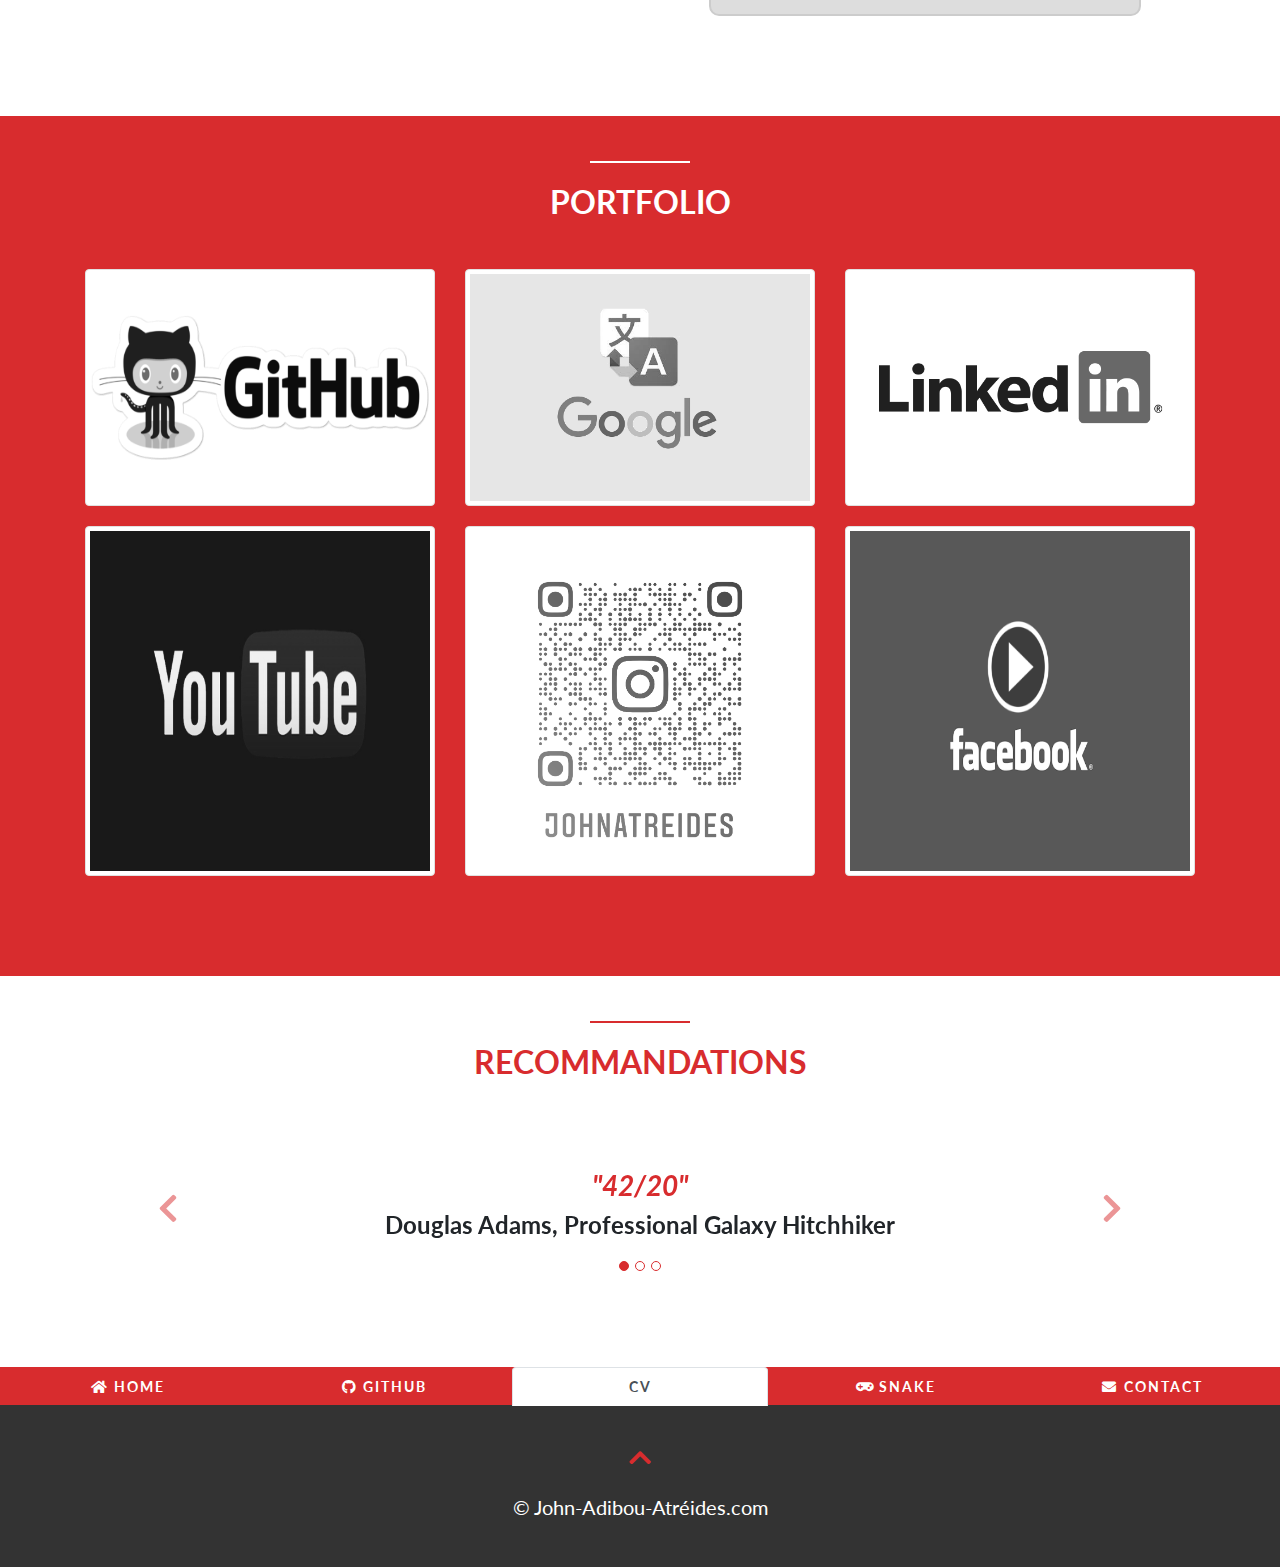
==== commit 6828a96f: "fa-github fixed but couldn't fix idcard fa in bottom navbar" ====
--- a/CV/cv.html
+++ b/CV/cv.html
@@ -276,23 +276,23 @@
         </div>
     </section>
 
-        <ul class="nav nav-tabs nav-justified">
-            <li class="nav-item">
-                <a class="nav-link" href="../index.html"><i class="fa fa-fw fa-home"></i> Home</a>
-            </li>
-            <li class="nav-item">
-                <a class="nav-link" href="https://github.com/JohnAtreides"><i class="fa fa-fw fa-github"></i> GitHub</a>
-            </li>
-            <li class="nav-item">
-                <a class="active nav-link" href="CV/cv.html"><i class="fa fa-fw fa-id-card-o"></i> CV</a>
-            </li>
-            <li class="nav-item">
-                <a class="nav-link" href="../snake.html"><i class="fa fa-fw fa-gamepad"></i> Snake</a>
-            </li>
-            <li class="nav-item">
-                <a class="nav-link" href="mailto:wie.gilbert.grape@gmail.com"><i class="fa fa-fw fa-envelope"></i> Contact</a>
-            </li>
-        </ul>
+    <ul class="nav nav-tabs nav-justified">
+        <li class="nav-item">
+            <a class="nav-link" href="../index.html"><i class="fa fa-fw fa-home"></i> Home</a>
+        </li>
+        <li class="nav-item">
+            <a class="nav-link" href="https://github.com/JohnAtreides"><i class="fab fa-fw fa-github"></i> GitHub</a>
+        </li>
+        <li class="nav-item">
+            <a class="active nav-link" href="CV/cv.html"> CV</a>
+        </li>
+        <li class="nav-item">
+            <a class="nav-link" href="../snake.html"><i class="fa fa-fw fa-gamepad"></i> Snake</a>
+        </li>
+        <li class="nav-item">
+            <a class="nav-link" href="mailto:wie.gilbert.grape@gmail.com"><i class="fa fa-fw fa-envelope"></i> Contact</a>
+        </li>
+    </ul>
     
     <footer class="text-center">
         <a href="#about">
--- a/CV/css/style.css
+++ b/CV/css/style.css
@@ -344,6 +344,8 @@
 }
 
 /* BOTTOM NAVBAR */
+
+
 .nav{
     background-color: #d82c2e;
     font-size: 14px;
